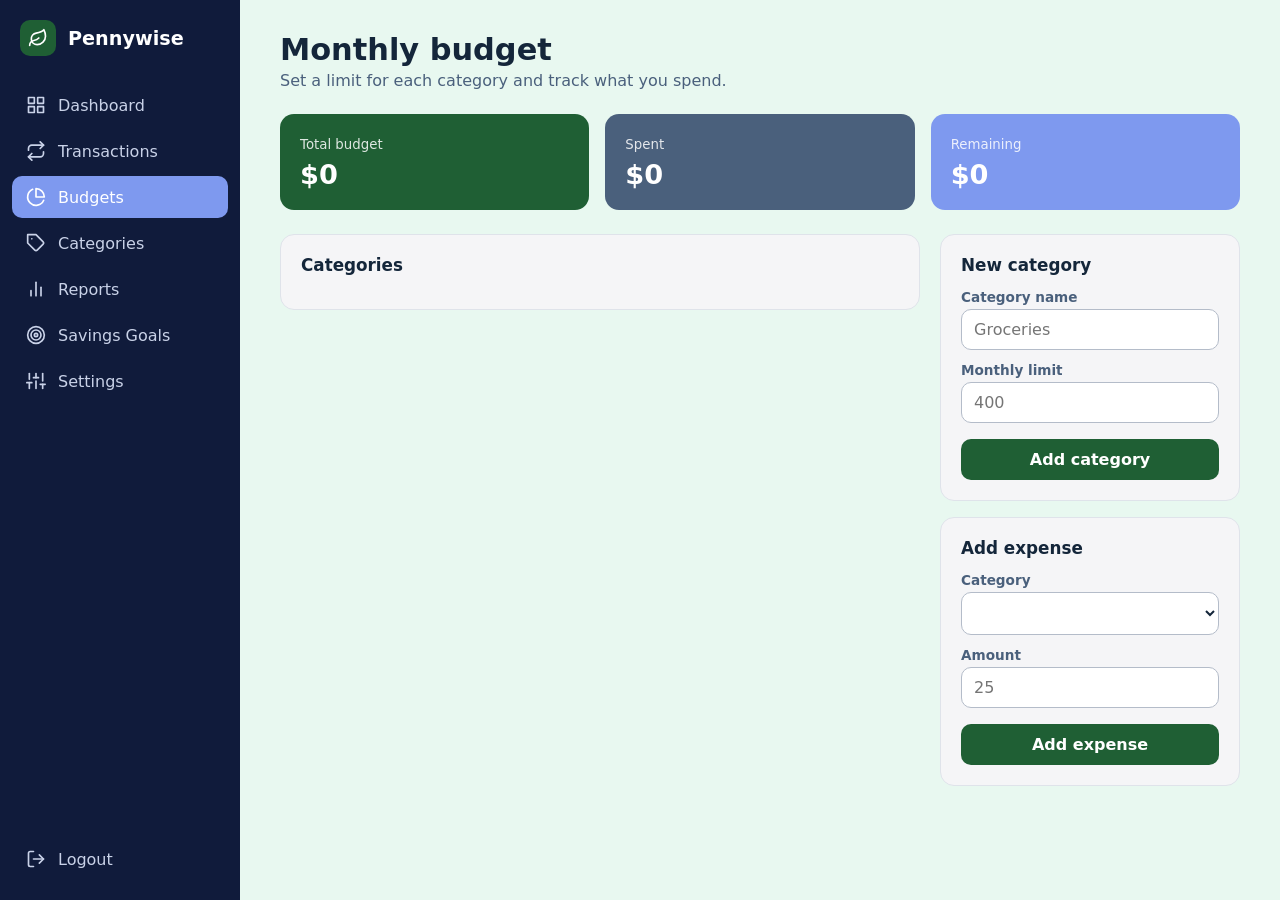
==== Frontend/budget.html @ 772ba086 "Add budget and goals feature" ====
<!DOCTYPE html><html lang="en"><head><meta charset="utf-8">
<meta name="viewport" content="width=device-width,initial-scale=1">
<title>Budget | Pennywise</title><link rel="stylesheet" href="style.css"></head><body>
<div class="app"><aside class="side" id="side"></aside><div class="content">
<main>
<h1>Monthly budget</h1><p class="sub">Set a limit for each category and track what you spend.</p>
<section class="stats">
<div class="stat"><small>Total budget</small><strong id="tBudget">$0</strong></div>
<div class="stat alt"><small>Spent</small><strong id="tSpent">$0</strong></div>
<div class="stat soft"><small>Remaining</small><strong id="tLeft">$0</strong></div>
</section>
<div class="layout">
<section class="card"><h2>Categories</h2><div id="list"></div></section>
<aside>
<form class="card" id="catForm"><h2>New category</h2>
<label for="cname">Category name</label><input id="cname" required placeholder="Groceries">
<label for="climit">Monthly limit</label><input id="climit" type="number" min="1" step="0.01" required placeholder="400">
<button class="btn">Add category</button></form>
<form class="card" id="spendForm" style="margin-top:16px"><h2>Add expense</h2>
<label for="scat">Category</label><select id="scat" required></select>
<label for="samt">Amount</label><input id="samt" type="number" min="0.01" step="0.01" required placeholder="25">
<button class="btn">Add expense</button></form>
</aside></div></main></div></div>
<script src="app.js"></script>
<script>renderNav("budgets")</script>
<script>
let cats=[];
const $=id=>document.getElementById(id);
const fail=e=>alert("Could not reach the server. Is the API running?\n"+e.message);
async function loadAll(){try{cats=await api("/budgets");render()}catch(e){fail(e)}}
function render(){
  const tb=cats.reduce((a,c)=>a+c.limit,0), ts=cats.reduce((a,c)=>a+c.spent,0);
  $("tBudget").textContent=money(tb);$("tSpent").textContent=money(ts);$("tLeft").textContent=money(tb-ts);
  $("scat").innerHTML=cats.map(c=>`<option value="${c.id}">${esc(c.name)}</option>`).join("");
  $("list").innerHTML=cats.length?cats.map(c=>{
    const p=Math.min(100,c.spent/c.limit*100), cls=c.spent>c.limit?"over":p>=80?"warn":"";
    return `<div class="item"><div class="row"><strong>${esc(c.name)}</strong>
    <button class="btn small ghost" onclick="del(${c.id})">Delete</button></div>
    <div class="meta">${money(c.spent)} of ${money(c.limit)} ${c.spent>c.limit?"· over budget by "+money(c.spent-c.limit):"· "+money(c.limit-c.spent)+" left"}</div>
    <div class="bar"><i class="${cls}" style="width:${p}%"></i></div></div>`}).join("")
    :'<p class="empty">No categories yet. Add your first one to start tracking.</p>';
}
async function del(id){try{await api("/budgets/"+id,"DELETE");loadAll()}catch(e){fail(e)}}
$("catForm").onsubmit=async e=>{e.preventDefault();
  try{await api("/budgets","POST",{name:$("cname").value.trim(),limit:+$("climit").value});
  e.target.reset();loadAll()}catch(err){fail(err)}};
$("spendForm").onsubmit=async e=>{e.preventDefault();
  try{await api(`/budgets/${$("scat").value}/expenses`,"POST",{amount:+$("samt").value});
  $("samt").value="";loadAll()}catch(err){fail(err)}};
loadAll();
</script></body></html>
---- Frontend/style.css ----
:root{
  --primary:#1F5F34; --primary-dark:#174a28;
  --accent:#7E99EF; --text-2:#4A607C; --muted:#B4BCC9;
  --card:#F5F5F7; --bg:#E8F8F0; --ink:#14263a; --danger:#c2473d;
}
*{box-sizing:border-box;margin:0}
body{font-family:"Inter",system-ui,sans-serif;background:var(--bg);color:var(--ink);min-height:100vh}
button,input,select{font:inherit}
:focus-visible{outline:3px solid var(--accent);outline-offset:2px}
main{max-width:1000px;margin:32px auto;padding:0 20px}
h1{font-size:1.9rem;color:var(--ink)} .sub{color:var(--text-2);margin:4px 0 24px}
.stats{display:grid;grid-template-columns:repeat(auto-fit,minmax(200px,1fr));gap:16px;margin-bottom:24px}
.stat{background:var(--primary);color:#fff;border-radius:14px;padding:20px}
.stat.alt{background:var(--text-2)} .stat.soft{background:var(--accent)}
.stat small{opacity:.85}.stat strong{display:block;font-size:1.7rem;margin-top:6px}
.layout{display:grid;grid-template-columns:1fr 300px;gap:20px;align-items:start}
.card{background:var(--card);border-radius:14px;padding:20px;border:1px solid #dfe3ea}
.card h2{font-size:1.05rem;margin-bottom:14px}
.item{padding:14px 0;border-bottom:1px solid var(--muted)}
.item:last-child{border:0}
.row{display:flex;justify-content:space-between;gap:10px;align-items:center;flex-wrap:wrap}
.meta{color:var(--text-2);font-size:.9rem;margin-top:4px}
.bar{height:10px;background:var(--muted);border-radius:99px;overflow:hidden;margin-top:10px}
.bar i{display:block;height:100%;background:var(--primary);border-radius:99px;transition:width .4s}
.bar i.warn{background:#d99a2b}.bar i.over{background:var(--danger)}
.bar i.goal{background:var(--accent)}
label{display:block;font-size:.85rem;font-weight:600;color:var(--text-2);margin:12px 0 4px}
input,select{width:100%;padding:10px 12px;border:1.5px solid var(--muted);border-radius:10px;background:#fff;color:var(--ink)}
input:focus,select:focus{border-color:var(--accent)}
.btn{background:var(--primary);color:#fff;border:0;border-radius:10px;padding:11px 16px;font-weight:600;cursor:pointer;width:100%;margin-top:16px}
.btn:hover{background:var(--primary-dark)}
.btn.small{width:auto;margin:0;padding:7px 12px;font-size:.85rem}
.btn.ghost{background:transparent;color:var(--text-2);border:1.5px solid var(--muted)}
.btn.ghost:hover{background:var(--muted);color:var(--ink)}
.empty{color:var(--text-2);padding:18px 0}
.goals{display:grid;grid-template-columns:repeat(auto-fill,minmax(260px,1fr));gap:16px;margin-bottom:24px}
.done{color:var(--primary);font-weight:700}
@media(max-width:760px){.layout{grid-template-columns:1fr}}
@media(prefers-reduced-motion:reduce){*{transition:none!important}}

.app{display:flex;min-height:100vh}
.side{width:240px;flex-shrink:0;background:#101B3B;color:#C9D2E8;padding:20px}
.app{display:flex;min-height:100vh}
.side{width:240px;flex-shrink:0;background:#101B3B;color:#C9D2E8;padding:20px 12px;display:flex;flex-direction:column;position:sticky;top:0;height:100vh}
.brand{display:flex;align-items:center;gap:12px;color:#fff;font-weight:700;font-size:1.2rem;padding:0 8px 28px}
.logo-sq{width:36px;height:36px;border-radius:10px;background:var(--primary);display:grid;place-items:center}
.side nav{display:flex;flex-direction:column;gap:4px;flex:1}
.side a{display:flex;align-items:center;gap:12px;padding:11px 14px;border-radius:10px;color:#C9D2E8;text-decoration:none;font-weight:500}
.side a:hover{background:rgba(255,255,255,.08)}
.side a.on{background:var(--accent);color:#fff}
.ic{width:20px;height:20px;flex-shrink:0}.logo-sq .ic{color:#fff}
.content{flex:1;min-width:0}
@media(max-width:760px){.side{width:68px}.lbl{display:none}.side a{justify-content:center}.brand{justify-content:center;padding:0 0 20px}}
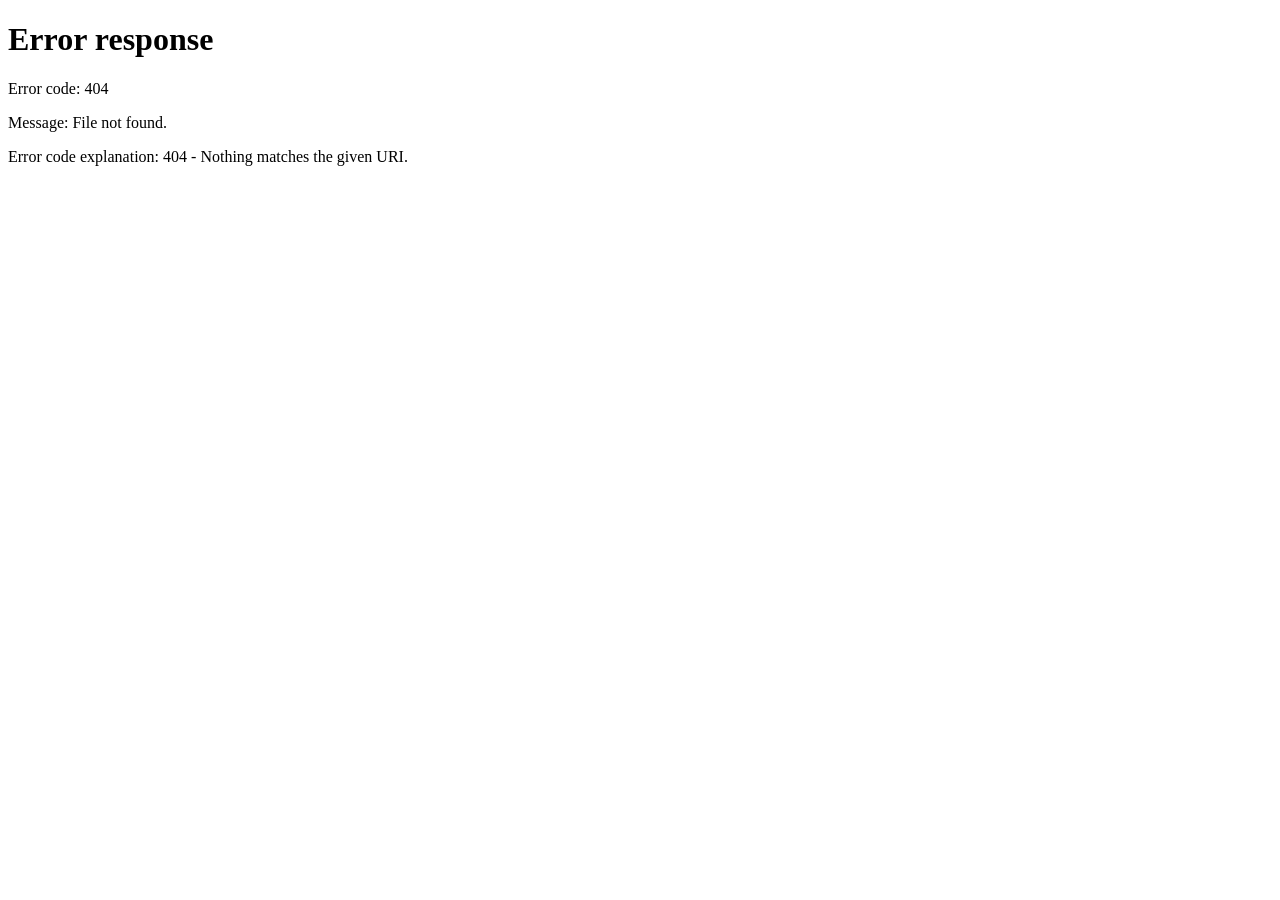
==== commit 7edc80da: "Complete Pennywise unified integration" ====
--- a/Frontend/budget.html
+++ b/Frontend/budget.html
@@ -1,51 +1,5 @@
-<!DOCTYPE html><html lang="en"><head><meta charset="utf-8">
-<meta name="viewport" content="width=device-width,initial-scale=1">
-<title>Budget | Pennywise</title><link rel="stylesheet" href="style.css"></head><body>
-<div class="app"><aside class="side" id="side"></aside><div class="content">
-<main>
-<h1>Monthly budget</h1><p class="sub">Set a limit for each category and track what you spend.</p>
-<section class="stats">
-<div class="stat"><small>Total budget</small><strong id="tBudget">$0</strong></div>
-<div class="stat alt"><small>Spent</small><strong id="tSpent">$0</strong></div>
-<div class="stat soft"><small>Remaining</small><strong id="tLeft">$0</strong></div>
-</section>
-<div class="layout">
-<section class="card"><h2>Categories</h2><div id="list"></div></section>
-<aside>
-<form class="card" id="catForm"><h2>New category</h2>
-<label for="cname">Category name</label><input id="cname" required placeholder="Groceries">
-<label for="climit">Monthly limit</label><input id="climit" type="number" min="1" step="0.01" required placeholder="400">
-<button class="btn">Add category</button></form>
-<form class="card" id="spendForm" style="margin-top:16px"><h2>Add expense</h2>
-<label for="scat">Category</label><select id="scat" required></select>
-<label for="samt">Amount</label><input id="samt" type="number" min="0.01" step="0.01" required placeholder="25">
-<button class="btn">Add expense</button></form>
-</aside></div></main></div></div>
-<script src="app.js"></script>
-<script>renderNav("budgets")</script>
-<script>
-let cats=[];
-const $=id=>document.getElementById(id);
-const fail=e=>alert("Could not reach the server. Is the API running?\n"+e.message);
-async function loadAll(){try{cats=await api("/budgets");render()}catch(e){fail(e)}}
-function render(){
-  const tb=cats.reduce((a,c)=>a+c.limit,0), ts=cats.reduce((a,c)=>a+c.spent,0);
-  $("tBudget").textContent=money(tb);$("tSpent").textContent=money(ts);$("tLeft").textContent=money(tb-ts);
-  $("scat").innerHTML=cats.map(c=>`<option value="${c.id}">${esc(c.name)}</option>`).join("");
-  $("list").innerHTML=cats.length?cats.map(c=>{
-    const p=Math.min(100,c.spent/c.limit*100), cls=c.spent>c.limit?"over":p>=80?"warn":"";
-    return `<div class="item"><div class="row"><strong>${esc(c.name)}</strong>
-    <button class="btn small ghost" onclick="del(${c.id})">Delete</button></div>
-    <div class="meta">${money(c.spent)} of ${money(c.limit)} ${c.spent>c.limit?"· over budget by "+money(c.spent-c.limit):"· "+money(c.limit-c.spent)+" left"}</div>
-    <div class="bar"><i class="${cls}" style="width:${p}%"></i></div></div>`}).join("")
-    :'<p class="empty">No categories yet. Add your first one to start tracking.</p>';
-}
-async function del(id){try{await api("/budgets/"+id,"DELETE");loadAll()}catch(e){fail(e)}}
-$("catForm").onsubmit=async e=>{e.preventDefault();
-  try{await api("/budgets","POST",{name:$("cname").value.trim(),limit:+$("climit").value});
-  e.target.reset();loadAll()}catch(err){fail(err)}};
-$("spendForm").onsubmit=async e=>{e.preventDefault();
-  try{await api(`/budgets/${$("scat").value}/expenses`,"POST",{amount:+$("samt").value});
-  $("samt").value="";loadAll()}catch(err){fail(err)}};
-loadAll();
-</script></body></html>+<!doctype html>
+<html lang="en">
+<head><meta charset="utf-8"><meta http-equiv="refresh" content="0;url=/app.html#budgets"><title>Pennywise budgets</title></head>
+<body><p>Opening <a href="/app.html#budgets">your budgets</a>…</p><script>location.replace("/app.html#budgets");</script></body>
+</html>
